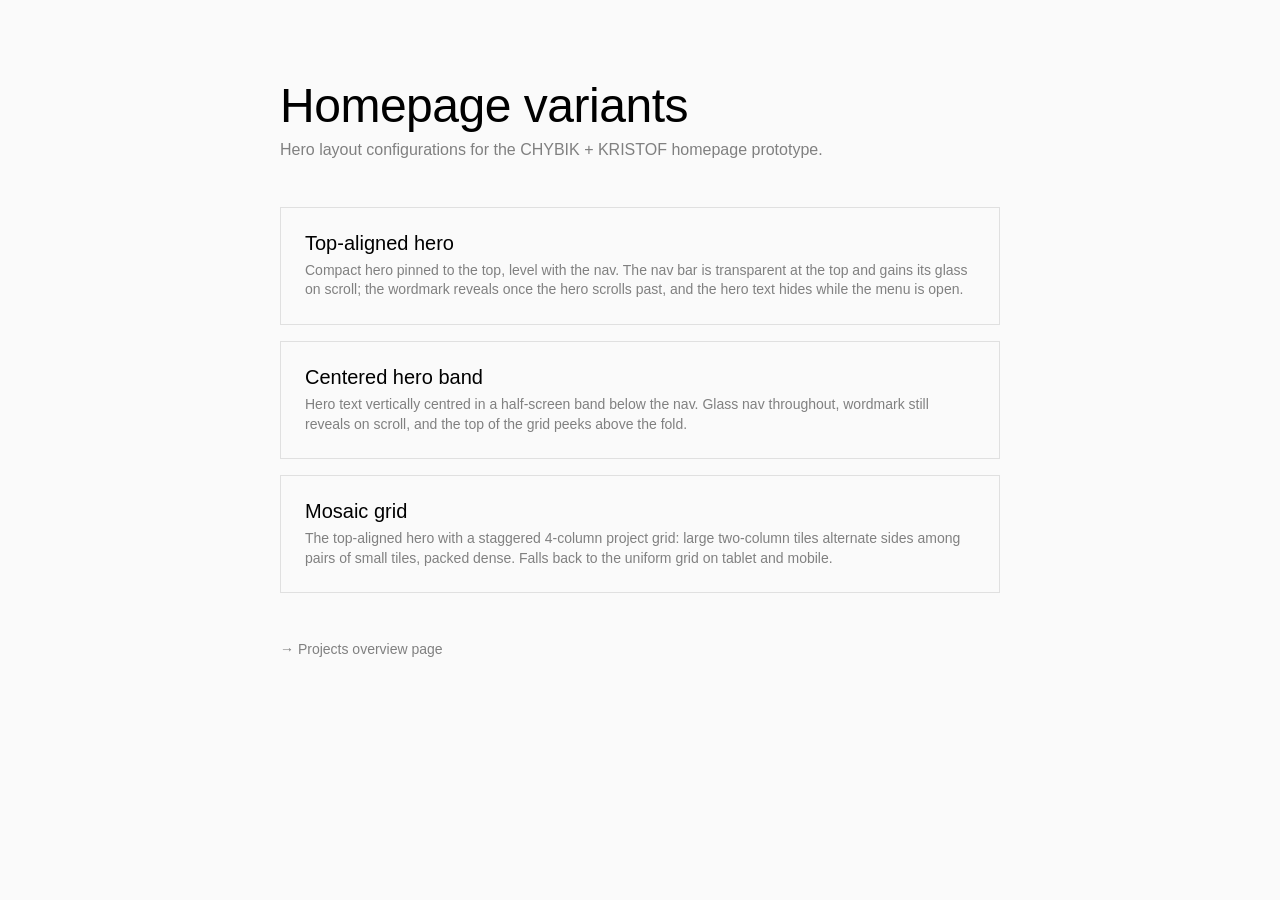
==== index.html @ b66bf4e3 "Make variants hub the homepage; add robots noindex Rename the demo hub (home-variants.html) to index" ====
<!DOCTYPE html>
<html lang="en">
<head>
  <meta charset="UTF-8">
  <meta name="viewport" content="width=device-width, initial-scale=1.0">
  <meta name="robots" content="noindex, nofollow">
  <title>Homepage variants — CHYBIK + KRISTOF</title>
  <!-- Self-contained landing page: a hub for demoing the homepage layout
       variants without switching git branches. Each link opens a full variant
       page (shared style.css + its own variant CSS). -->
  <style>
    *, *::before, *::after { box-sizing: border-box; }
    body {
      margin: 0;
      padding: 16px;
      background: #fafafa;
      color: #000;
      font-family: "Arial", Arial, system-ui, -apple-system, sans-serif;
      -webkit-font-smoothing: antialiased;
    }
    .wrap { max-width: 720px; margin: 0 auto; padding: 64px 0; }
    h1 {
      margin: 0 0 8px;
      font-size: clamp(28px, 5vw, 48px);
      font-weight: 400;
      line-height: 1.1;
      letter-spacing: -0.01em;
    }
    .sub { margin: 0 0 48px; color: #808080; font-size: 16px; }

    .variants { list-style: none; margin: 0; padding: 0; display: flex; flex-direction: column; gap: 16px; }
    .variant {
      display: block;
      padding: 24px;
      border: 1px solid #e0e0e0;
      color: #000;
      text-decoration: none;
      transition: border-color 0.2s ease;
    }
    .variant:hover { border-color: #000; }
    .variant__name { font-size: 20px; }
    .variant__desc { margin-top: 6px; color: #808080; font-size: 14px; line-height: 1.4; }

    .more { margin-top: 48px; font-size: 14px; }
    .more a { color: #808080; text-decoration: none; transition: color 0.2s ease; }
    .more a:hover { color: #000; }

    @media (prefers-reduced-motion: reduce) {
      .variant, .more a { transition: none; }
    }
  </style>
</head>
<body>
  <main class="wrap">
    <h1>Homepage variants</h1>
    <p class="sub">Hero layout configurations for the CHYBIK + KRISTOF homepage prototype.</p>

    <ul class="variants">
      <li><a class="variant" href="home.html">
        <div class="variant__name">Top-aligned hero</div>
        <div class="variant__desc">Compact hero pinned to the top, level with the nav. The nav bar is transparent at the top and gains its glass on scroll; the wordmark reveals once the hero scrolls past, and the hero text hides while the menu is open.</div>
      </a></li>
      <li><a class="variant" href="home-centered.html">
        <div class="variant__name">Centered hero band</div>
        <div class="variant__desc">Hero text vertically centred in a half-screen band below the nav. Glass nav throughout, wordmark still reveals on scroll, and the top of the grid peeks above the fold.</div>
      </a></li>
      <li><a class="variant" href="home-mosaic.html">
        <div class="variant__name">Mosaic grid</div>
        <div class="variant__desc">The top-aligned hero with a staggered 4-column project grid: large two-column tiles alternate sides among pairs of small tiles, packed dense. Falls back to the uniform grid on tablet and mobile.</div>
      </a></li>
    </ul>

    <p class="more"><a href="projects.html">→ Projects overview page</a></p>
  </main>
</body>
</html>
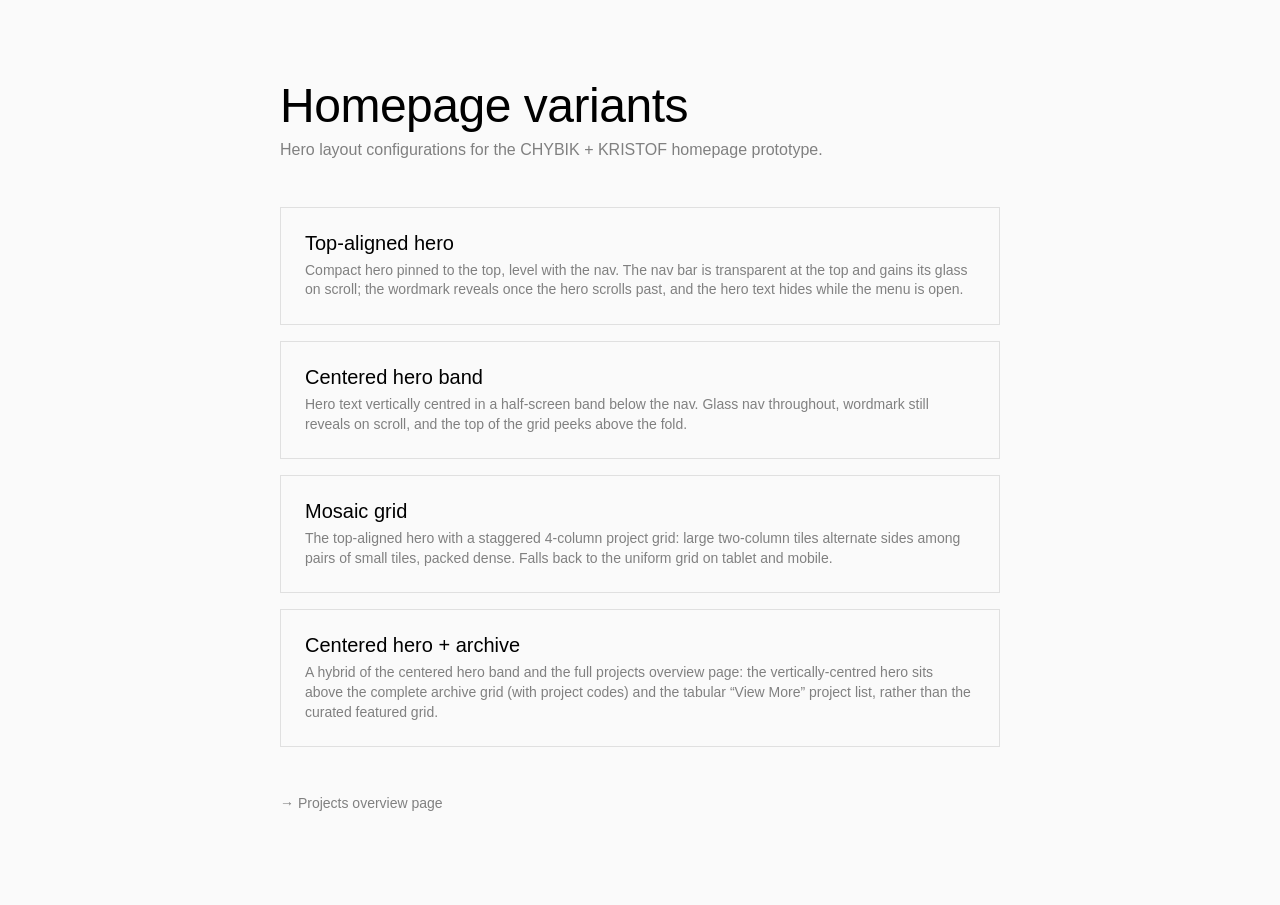
==== commit 7d07ed4b: "Add centered-hero + archive hybrid page; share grid/list renderers New home-archive.html combines th" ====
--- a/index.html
+++ b/index.html
@@ -68,6 +68,10 @@
         <div class="variant__name">Mosaic grid</div>
         <div class="variant__desc">The top-aligned hero with a staggered 4-column project grid: large two-column tiles alternate sides among pairs of small tiles, packed dense. Falls back to the uniform grid on tablet and mobile.</div>
       </a></li>
+      <li><a class="variant" href="home-archive.html">
+        <div class="variant__name">Centered hero + archive</div>
+        <div class="variant__desc">A hybrid of the centered hero band and the full projects overview page: the vertically-centred hero sits above the complete archive grid (with project codes) and the tabular “View More” project list, rather than the curated featured grid.</div>
+      </a></li>
     </ul>
 
     <p class="more"><a href="projects.html">→ Projects overview page</a></p>
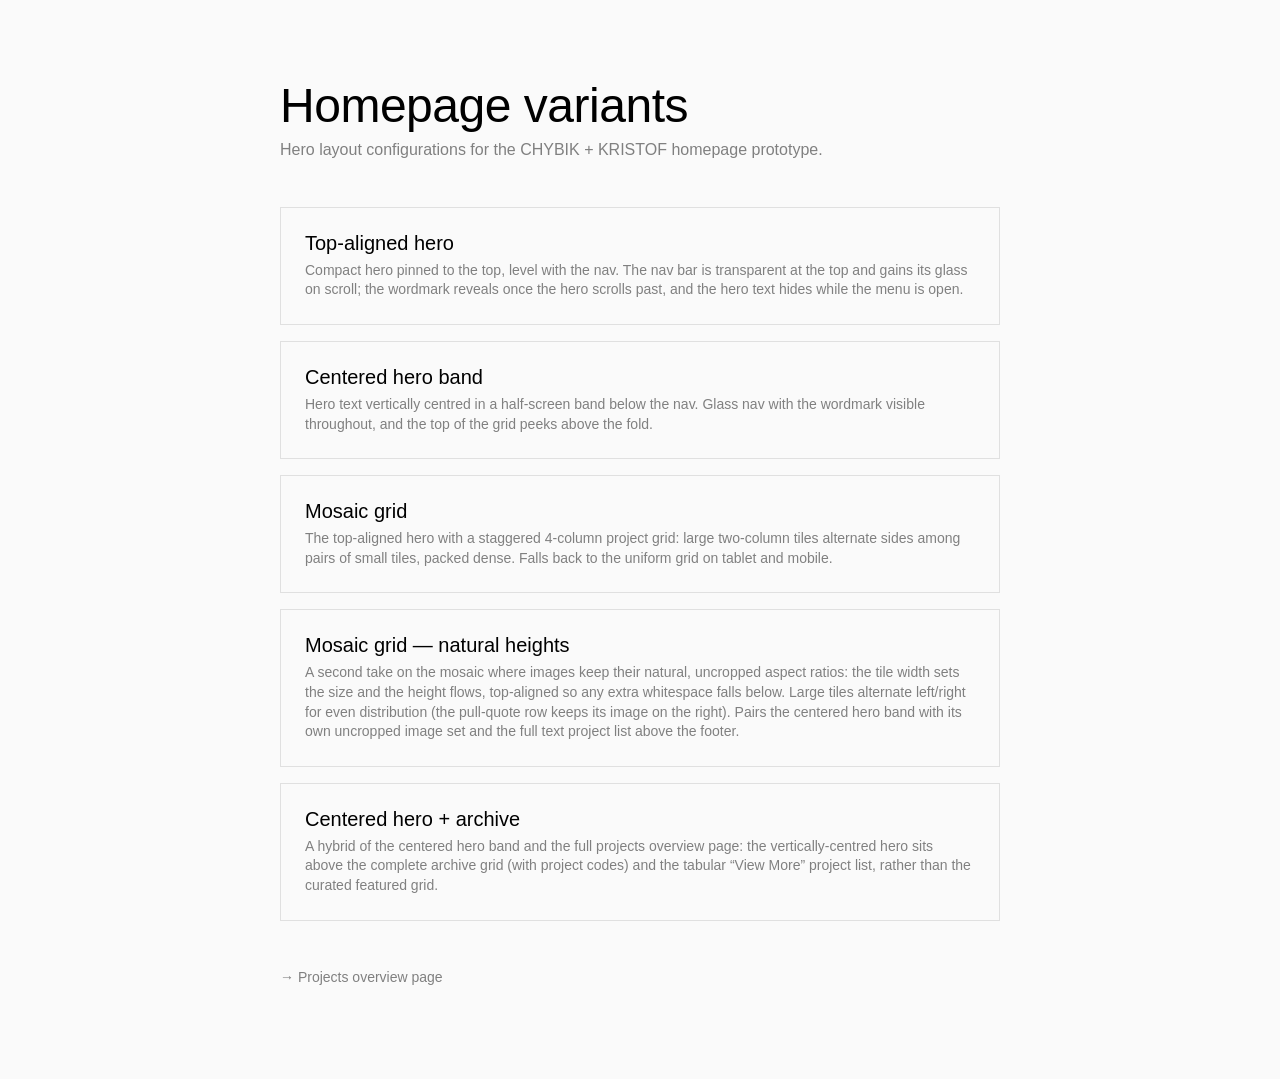
==== commit 3cf712d9: "Link mosaic-2 variant in index; fix centered-hero description Add the "Mosaic grid — natural heights" ====
--- a/index.html
+++ b/index.html
@@ -62,11 +62,15 @@
       </a></li>
       <li><a class="variant" href="home-centered.html">
         <div class="variant__name">Centered hero band</div>
-        <div class="variant__desc">Hero text vertically centred in a half-screen band below the nav. Glass nav throughout, wordmark still reveals on scroll, and the top of the grid peeks above the fold.</div>
+        <div class="variant__desc">Hero text vertically centred in a half-screen band below the nav. Glass nav with the wordmark visible throughout, and the top of the grid peeks above the fold.</div>
       </a></li>
       <li><a class="variant" href="home-mosaic.html">
         <div class="variant__name">Mosaic grid</div>
         <div class="variant__desc">The top-aligned hero with a staggered 4-column project grid: large two-column tiles alternate sides among pairs of small tiles, packed dense. Falls back to the uniform grid on tablet and mobile.</div>
+      </a></li>
+      <li><a class="variant" href="home-mosaic-2.html">
+        <div class="variant__name">Mosaic grid — natural heights</div>
+        <div class="variant__desc">A second take on the mosaic where images keep their natural, uncropped aspect ratios: the tile width sets the size and the height flows, top-aligned so any extra whitespace falls below. Large tiles alternate left/right for even distribution (the pull-quote row keeps its image on the right). Pairs the centered hero band with its own uncropped image set and the full text project list above the footer.</div>
       </a></li>
       <li><a class="variant" href="home-archive.html">
         <div class="variant__name">Centered hero + archive</div>
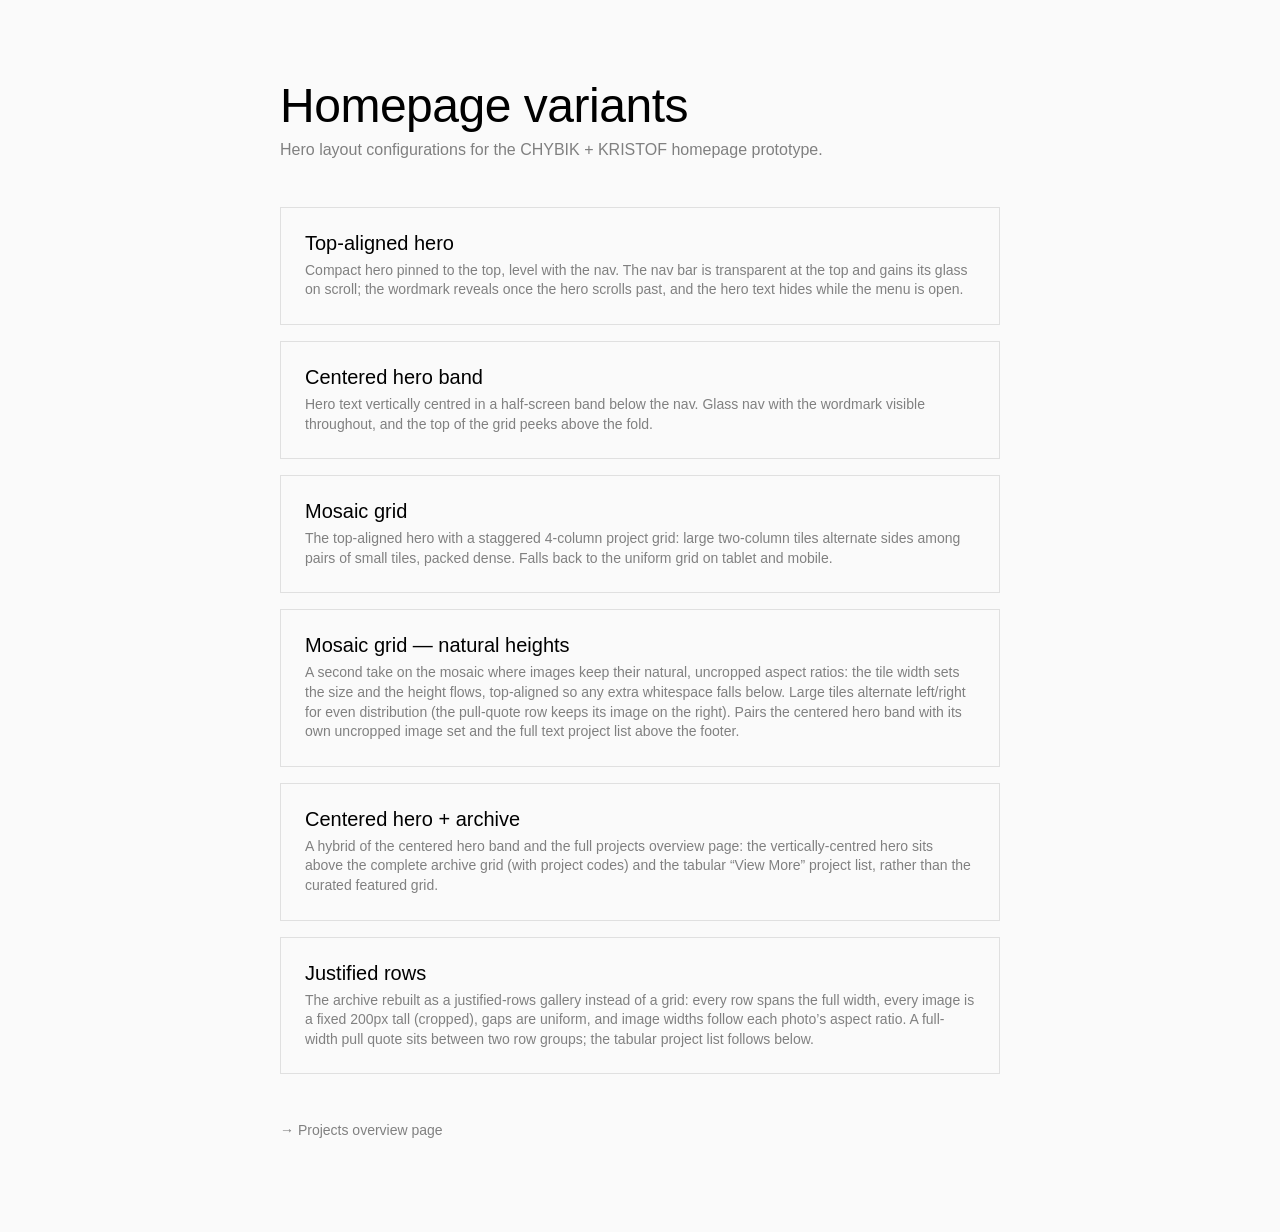
==== commit 9670ec90: "Add justified-rows homepage variant New home-archive-rows.html variant: the archive gallery is rebui" ====
--- a/index.html
+++ b/index.html
@@ -76,6 +76,10 @@
         <div class="variant__name">Centered hero + archive</div>
         <div class="variant__desc">A hybrid of the centered hero band and the full projects overview page: the vertically-centred hero sits above the complete archive grid (with project codes) and the tabular “View More” project list, rather than the curated featured grid.</div>
       </a></li>
+      <li><a class="variant" href="home-archive-rows.html">
+        <div class="variant__name">Justified rows</div>
+        <div class="variant__desc">The archive rebuilt as a justified-rows gallery instead of a grid: every row spans the full width, every image is a fixed 200px tall (cropped), gaps are uniform, and image widths follow each photo’s aspect ratio. A full-width pull quote sits between two row groups; the tabular project list follows below.</div>
+      </a></li>
     </ul>
 
     <p class="more"><a href="projects.html">→ Projects overview page</a></p>
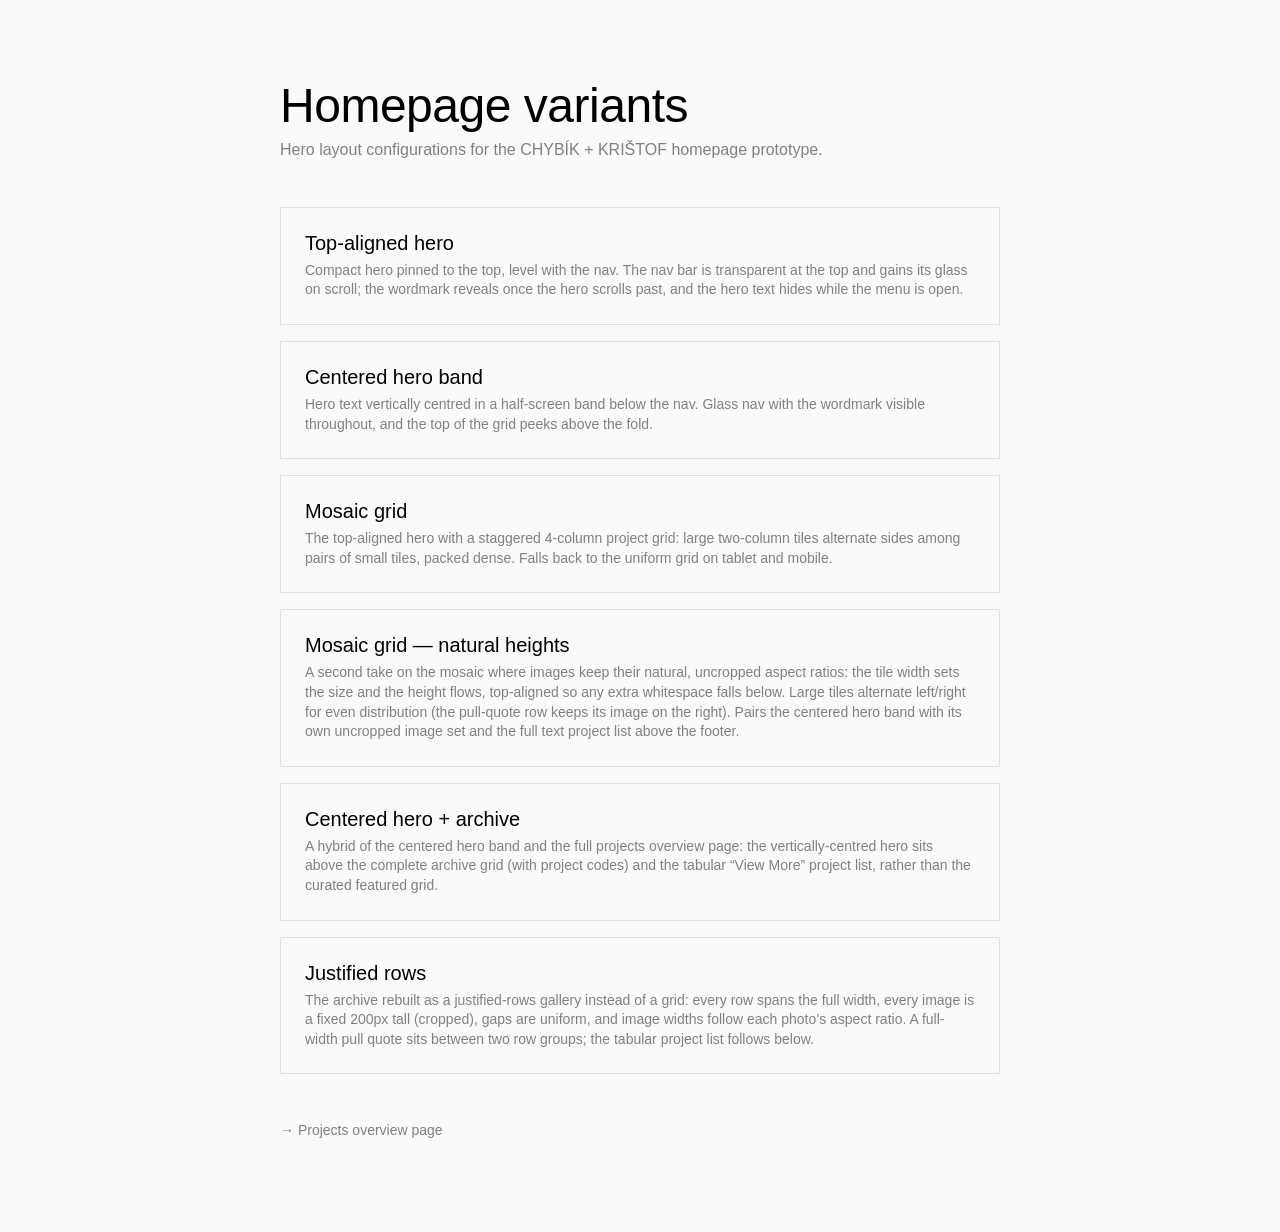
==== commit c62b2862: "Adopt studio name diacritics: CHYBÍK + KRIŠTOF The studio is officially introducing diacritics to it" ====
--- a/index.html
+++ b/index.html
@@ -4,7 +4,7 @@
   <meta charset="UTF-8">
   <meta name="viewport" content="width=device-width, initial-scale=1.0">
   <meta name="robots" content="noindex, nofollow">
-  <title>Homepage variants — CHYBIK + KRISTOF</title>
+  <title>Homepage variants — CHYBÍK + KRIŠTOF</title>
   <!-- Self-contained landing page: a hub for demoing the homepage layout
        variants without switching git branches. Each link opens a full variant
        page (shared style.css + its own variant CSS). -->
@@ -53,7 +53,7 @@
 <body>
   <main class="wrap">
     <h1>Homepage variants</h1>
-    <p class="sub">Hero layout configurations for the CHYBIK + KRISTOF homepage prototype.</p>
+    <p class="sub">Hero layout configurations for the CHYBÍK + KRIŠTOF homepage prototype.</p>
 
     <ul class="variants">
       <li><a class="variant" href="home.html">
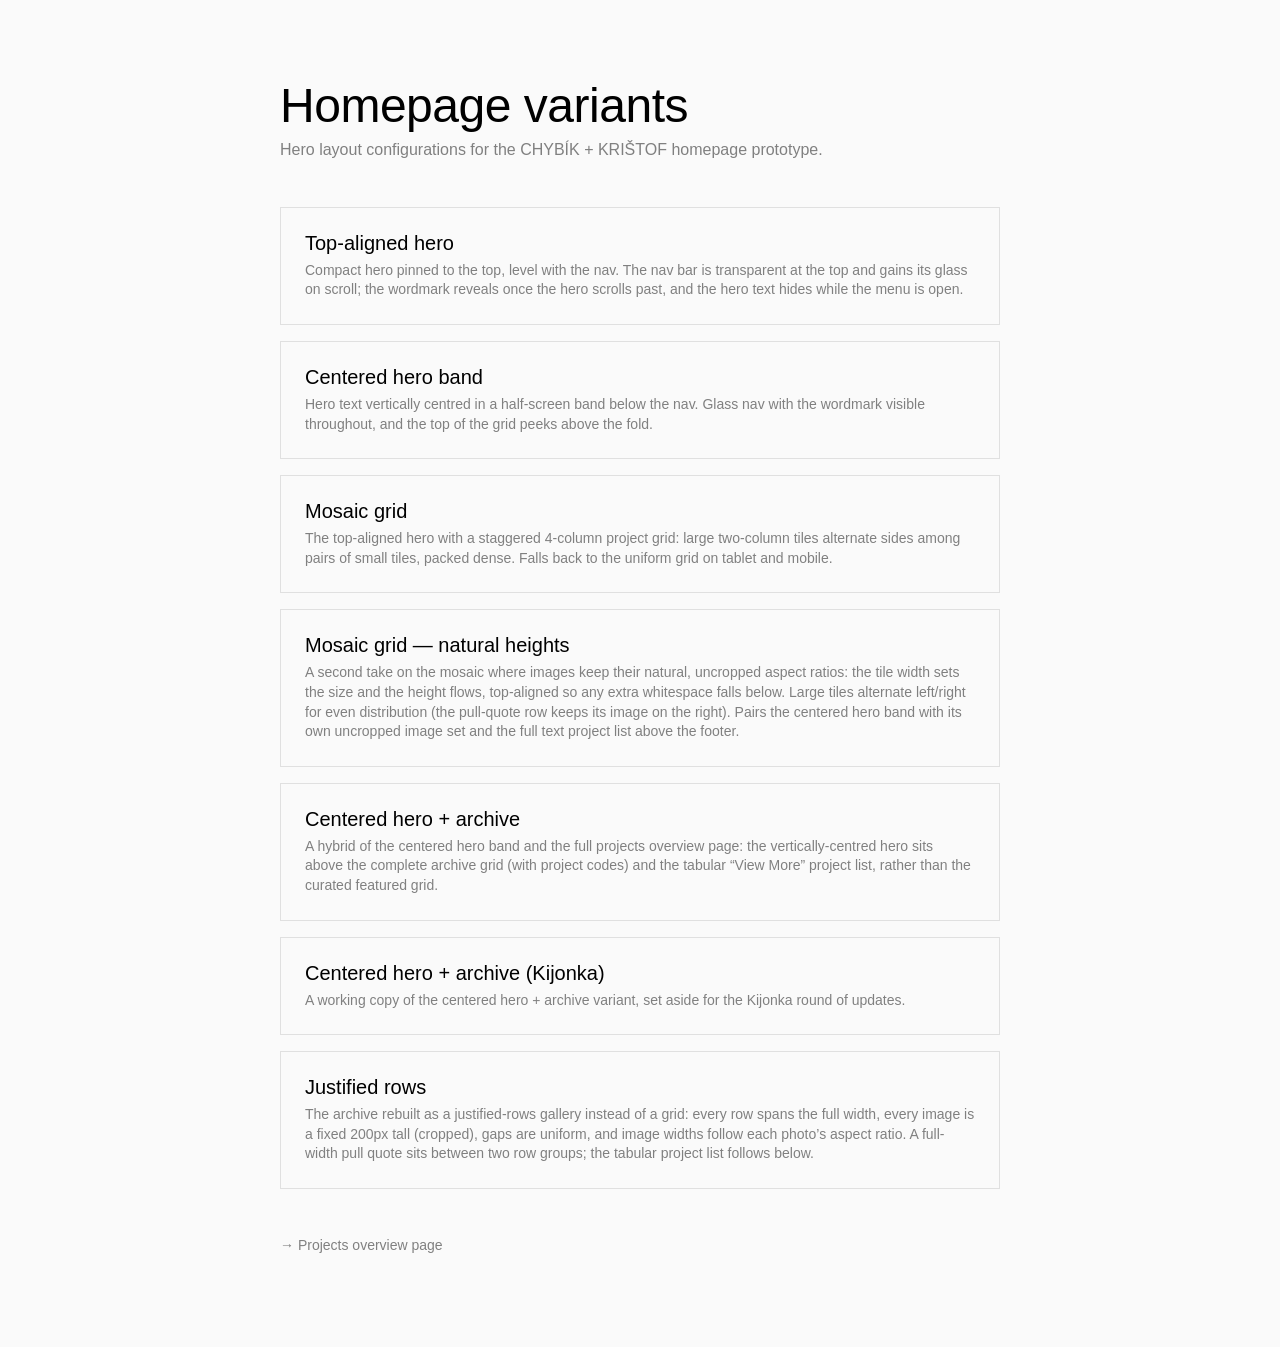
==== commit e8077c4b: "Add home-archive-kijonka variant: images-only grid, captions above, 4-col desktop Duplicate the home" ====
--- a/index.html
+++ b/index.html
@@ -76,6 +76,10 @@
         <div class="variant__name">Centered hero + archive</div>
         <div class="variant__desc">A hybrid of the centered hero band and the full projects overview page: the vertically-centred hero sits above the complete archive grid (with project codes) and the tabular “View More” project list, rather than the curated featured grid.</div>
       </a></li>
+      <li><a class="variant" href="home-archive-kijonka.html">
+        <div class="variant__name">Centered hero + archive (Kijonka)</div>
+        <div class="variant__desc">A working copy of the centered hero + archive variant, set aside for the Kijonka round of updates.</div>
+      </a></li>
       <li><a class="variant" href="home-archive-rows.html">
         <div class="variant__name">Justified rows</div>
         <div class="variant__desc">The archive rebuilt as a justified-rows gallery instead of a grid: every row spans the full width, every image is a fixed 200px tall (cropped), gaps are uniform, and image widths follow each photo’s aspect ratio. A full-width pull quote sits between two row groups; the tabular project list follows below.</div>
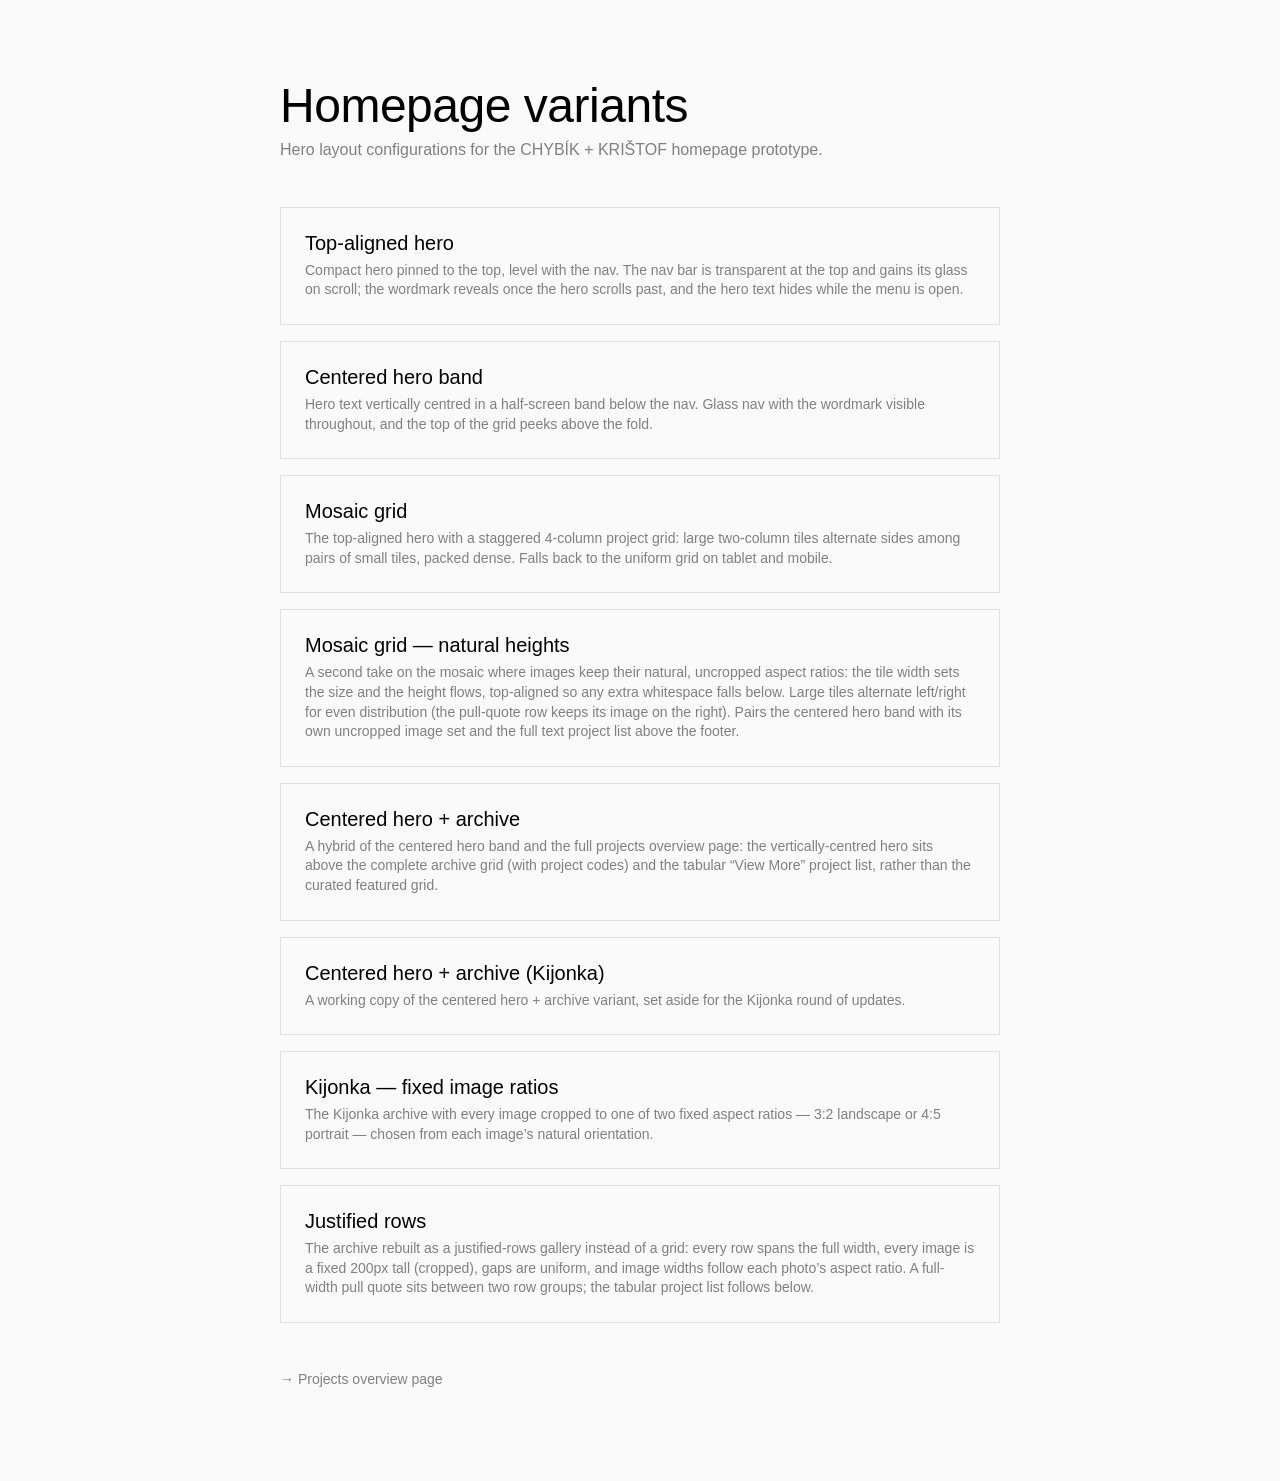
==== commit b697d5bd: "Add home-archive-kijonka-ratios: crop images to 3:2 or 4:5 Duplicate the Kijonka archive variant, ke" ====
--- a/index.html
+++ b/index.html
@@ -80,6 +80,10 @@
         <div class="variant__name">Centered hero + archive (Kijonka)</div>
         <div class="variant__desc">A working copy of the centered hero + archive variant, set aside for the Kijonka round of updates.</div>
       </a></li>
+      <li><a class="variant" href="home-archive-kijonka-ratios.html">
+        <div class="variant__name">Kijonka — fixed image ratios</div>
+        <div class="variant__desc">The Kijonka archive with every image cropped to one of two fixed aspect ratios — 3:2 landscape or 4:5 portrait — chosen from each image’s natural orientation.</div>
+      </a></li>
       <li><a class="variant" href="home-archive-rows.html">
         <div class="variant__name">Justified rows</div>
         <div class="variant__desc">The archive rebuilt as a justified-rows gallery instead of a grid: every row spans the full width, every image is a fixed 200px tall (cropped), gaps are uniform, and image widths follow each photo’s aspect ratio. A full-width pull quote sits between two row groups; the tabular project list follows below.</div>
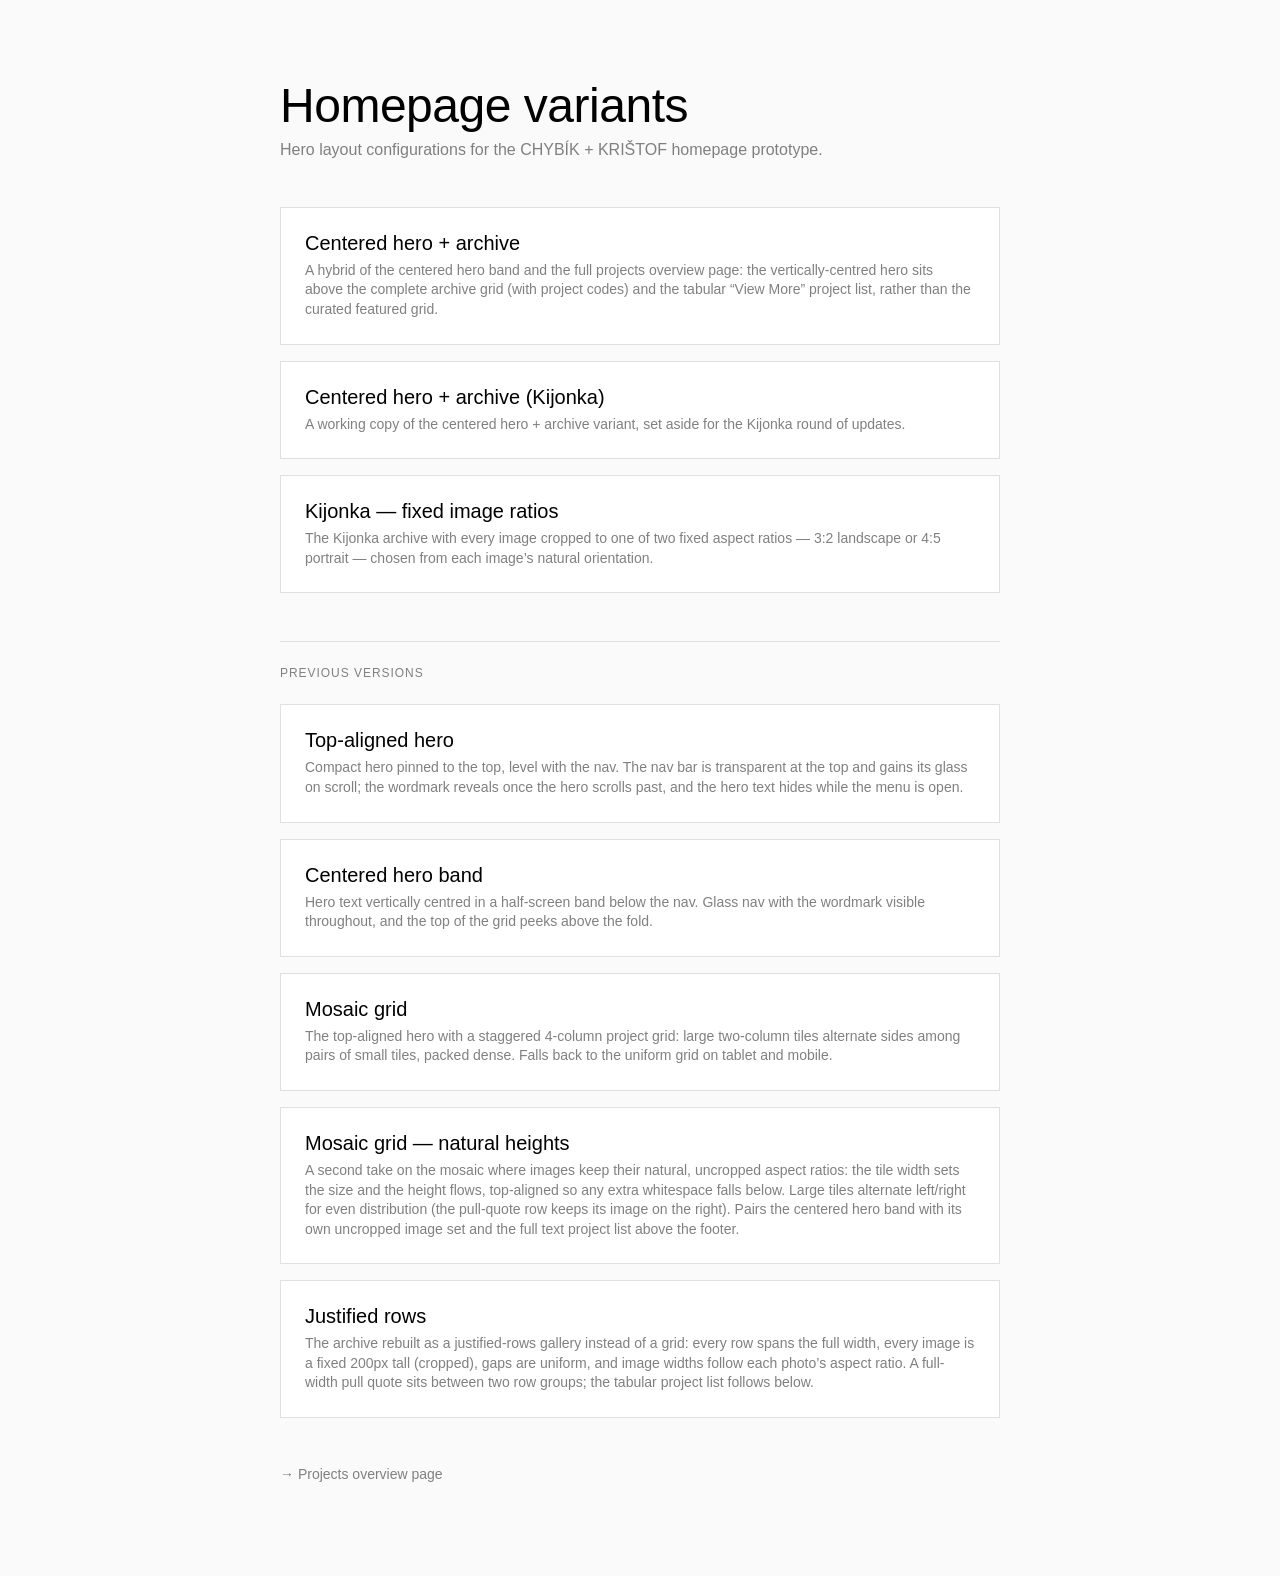
==== commit 9f5bdeee: "index: lead with archive variants, group the rest under "Previous versions" Move the three archive v" ====
--- a/index.html
+++ b/index.html
@@ -32,6 +32,7 @@
     .variant {
       display: block;
       padding: 24px;
+      background: #fff;
       border: 1px solid #e0e0e0;
       color: #000;
       text-decoration: none;
@@ -40,6 +41,16 @@
     .variant:hover { border-color: #000; }
     .variant__name { font-size: 20px; }
     .variant__desc { margin-top: 6px; color: #808080; font-size: 14px; line-height: 1.4; }
+
+    .section-divider { margin: 48px 0 0; border: none; border-top: 1px solid #e0e0e0; }
+    .section-sub {
+      margin: 24px 0;
+      font-size: 12px;
+      font-weight: 400;
+      color: #808080;
+      text-transform: uppercase;
+      letter-spacing: 0.08em;
+    }
 
     .more { margin-top: 48px; font-size: 14px; }
     .more a { color: #808080; text-decoration: none; transition: color 0.2s ease; }
@@ -54,6 +65,24 @@
   <main class="wrap">
     <h1>Homepage variants</h1>
     <p class="sub">Hero layout configurations for the CHYBÍK + KRIŠTOF homepage prototype.</p>
+
+    <ul class="variants">
+      <li><a class="variant" href="home-archive.html">
+        <div class="variant__name">Centered hero + archive</div>
+        <div class="variant__desc">A hybrid of the centered hero band and the full projects overview page: the vertically-centred hero sits above the complete archive grid (with project codes) and the tabular “View More” project list, rather than the curated featured grid.</div>
+      </a></li>
+      <li><a class="variant" href="home-archive-kijonka.html">
+        <div class="variant__name">Centered hero + archive (Kijonka)</div>
+        <div class="variant__desc">A working copy of the centered hero + archive variant, set aside for the Kijonka round of updates.</div>
+      </a></li>
+      <li><a class="variant" href="home-archive-kijonka-ratios.html">
+        <div class="variant__name">Kijonka — fixed image ratios</div>
+        <div class="variant__desc">The Kijonka archive with every image cropped to one of two fixed aspect ratios — 3:2 landscape or 4:5 portrait — chosen from each image’s natural orientation.</div>
+      </a></li>
+    </ul>
+
+    <hr class="section-divider">
+    <h2 class="section-sub">Previous versions</h2>
 
     <ul class="variants">
       <li><a class="variant" href="home.html">
@@ -72,18 +101,6 @@
         <div class="variant__name">Mosaic grid — natural heights</div>
         <div class="variant__desc">A second take on the mosaic where images keep their natural, uncropped aspect ratios: the tile width sets the size and the height flows, top-aligned so any extra whitespace falls below. Large tiles alternate left/right for even distribution (the pull-quote row keeps its image on the right). Pairs the centered hero band with its own uncropped image set and the full text project list above the footer.</div>
       </a></li>
-      <li><a class="variant" href="home-archive.html">
-        <div class="variant__name">Centered hero + archive</div>
-        <div class="variant__desc">A hybrid of the centered hero band and the full projects overview page: the vertically-centred hero sits above the complete archive grid (with project codes) and the tabular “View More” project list, rather than the curated featured grid.</div>
-      </a></li>
-      <li><a class="variant" href="home-archive-kijonka.html">
-        <div class="variant__name">Centered hero + archive (Kijonka)</div>
-        <div class="variant__desc">A working copy of the centered hero + archive variant, set aside for the Kijonka round of updates.</div>
-      </a></li>
-      <li><a class="variant" href="home-archive-kijonka-ratios.html">
-        <div class="variant__name">Kijonka — fixed image ratios</div>
-        <div class="variant__desc">The Kijonka archive with every image cropped to one of two fixed aspect ratios — 3:2 landscape or 4:5 portrait — chosen from each image’s natural orientation.</div>
-      </a></li>
       <li><a class="variant" href="home-archive-rows.html">
         <div class="variant__name">Justified rows</div>
         <div class="variant__desc">The archive rebuilt as a justified-rows gallery instead of a grid: every row spans the full width, every image is a fixed 200px tall (cropped), gaps are uniform, and image widths follow each photo’s aspect ratio. A full-width pull quote sits between two row groups; the tabular project list follows below.</div>
